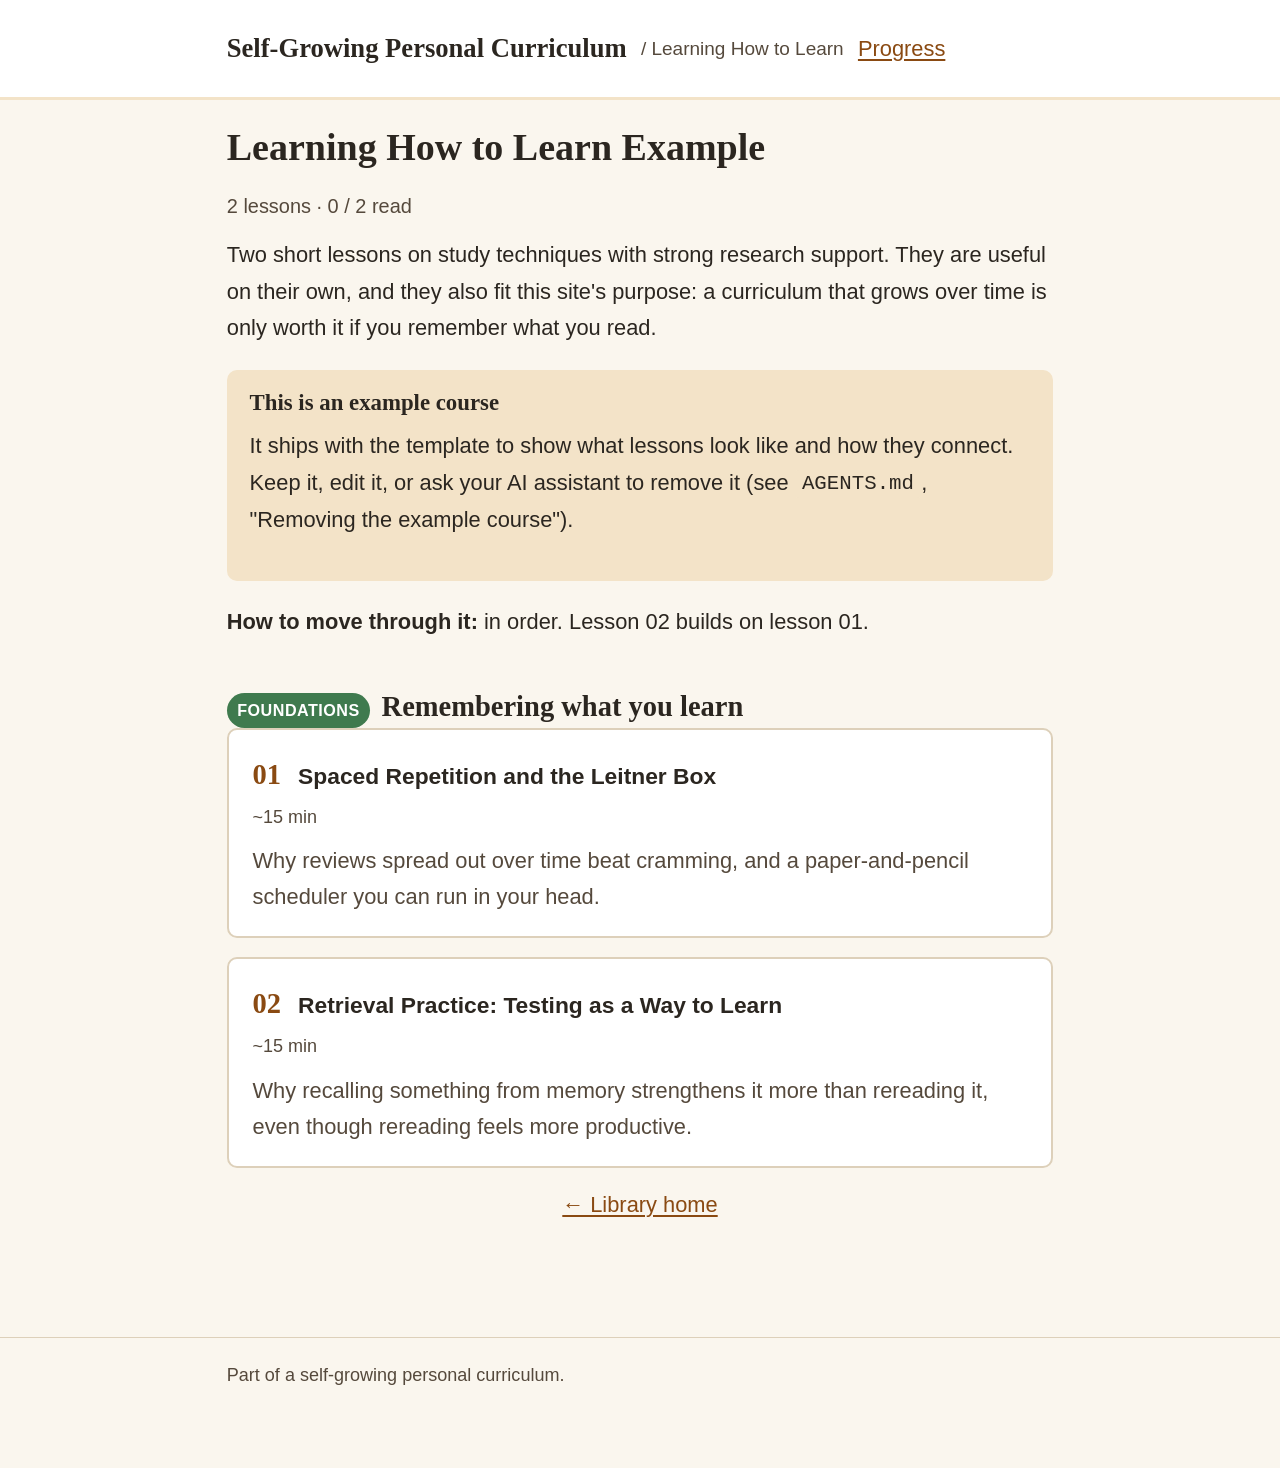
==== courses/example-learning-how-to-learn/index.html @ 4e9d57b3 "Add a small, removable example course Two lessons (spaced repetition, retrieval practice) demonstrat" ====
<!DOCTYPE html>
<html lang="en">
<head>
<meta charset="UTF-8"><meta name="viewport" content="width=device-width, initial-scale=1.0">
<title>Learning How to Learn (Example) — Self-Growing Personal Curriculum</title>
<meta name="description" content="A two-lesson example course that shows the lesson format: spaced repetition and retrieval practice.">
<link rel="stylesheet" href="../../assets/css/style.css">
<script src="../../assets/js/progress.js" defer></script>
</head>
<body>
<header class="site-header"><div class="page"><a class="brand" href="../../index.html"><span class="brand-name">Self-Growing Personal Curriculum</span></a><span class="crumb">/ Learning How to Learn</span><a class="header-link" href="../../progress.html">Progress</a></div></header>
<main class="page">
<h1>Learning How to Learn <span class="example-flag">Example</span></h1>
<p class="course-meta">2 lessons &middot; <span class="progress-count" data-progress-count="example-learning-how-to-learn"></span></p>
<p>Two short lessons on study techniques with strong research support. They are useful on their own, and they also fit this site's purpose: a curriculum that grows over time is only worth it if you remember what you read.</p>
<div class="callout">
<h3>This is an example course</h3>
<p>It ships with the template to show what lessons look like and how they connect. Keep it, edit it, or ask your AI assistant to remove it (see <code>AGENTS.md</code>, "Removing the example course").</p>
</div>
<p><strong>How to move through it:</strong> in order. Lesson 02 builds on lesson 01.</p>

<div class="tier-heading"><span class="tier-badge tier-1">Foundations</span><h2>Remembering what you learn</h2></div>
<ul class="lesson-list">
<li><a class="lesson-card" href="lessons/01.html" data-lesson-id="example-learning-how-to-learn/01">
  <div class="lesson-card-top"><span class="lesson-number">01</span><span class="lesson-title">Spaced Repetition and the Leitner Box</span></div>
  <span class="lesson-duration">~15 min</span>
  <p class="lesson-desc">Why reviews spread out over time beat cramming, and a paper-and-pencil scheduler you can run in your head.</p>
</a></li>
<li><a class="lesson-card" href="lessons/02.html" data-lesson-id="example-learning-how-to-learn/02">
  <div class="lesson-card-top"><span class="lesson-number">02</span><span class="lesson-title">Retrieval Practice: Testing as a Way to Learn</span></div>
  <span class="lesson-duration">~15 min</span>
  <p class="lesson-desc">Why recalling something from memory strengthens it more than rereading it, even though rereading feels more productive.</p>
</a></li>
</ul>
<div class="home-link-row"><a href="../../index.html">&larr; Library home</a></div>
</main>
<footer class="site-footer"><div class="page"><p>Part of a self-growing personal curriculum.</p></div></footer>
</body>
</html>
---- assets/css/style.css ----
/* =========================================================
   SELF-GROWING PERSONAL CURRICULUM — shared stylesheet
   Design goals: readable at arm's length on a cardio-machine
   touchscreen, large touch targets, no external fonts/scripts,
   works with CSS alone (no JS required for layout or nav).
   ========================================================= */

:root {
  --color-bg:        #faf6ee;
  --color-bg-raised: #ffffff;
  --color-text:      #2b2620;
  --color-text-soft: #55493c;
  --color-border:    #ddd0ba;
  --color-accent:    #aa5f1b;   /* warm accessible accent */
  --color-accent-dark: #8a4a12;
  --color-accent-soft: #f3e3c8;
  --color-tier1:     #3f7a4e;   /* green   - quick wins */
  --color-tier2:     #a3661a;   /* amber   - intermediate */
  --color-tier3:     #6b4d99;   /* violet  - deep dives */
  --color-focus:     #1c5fa8;

  --font-body: -apple-system, BlinkMacSystemFont, "Segoe UI", Roboto, "Helvetica Neue", Arial, sans-serif;
  --font-head: Georgia, "Times New Roman", Times, serif;

  --max-width: 46rem;
  --radius: 10px;
}

/* ---------- Reset-ish basics ---------- */
* { box-sizing: border-box; }

html {
  font-size: 112.5%; /* ~18px base, scales up below for readability */
  -webkit-text-size-adjust: 100%;
}

body {
  margin: 0;
  background: var(--color-bg);
  color: var(--color-text);
  font-family: var(--font-body);
  font-size: 1.15rem;
  line-height: 1.65;
  min-height: 100vh;
}

/* Ordinary prose wraps at word boundaries by default, which is what we
   want for table headers like "Position" (breaking those mid-letter, as
   word-break:break-word would, is worse than the problem it solves). Only
   elements likely to carry one long unbroken token — links and inline
   code such as repository paths or function signatures — get permission
   to break mid-word, and only as a last resort. */
/* General safety net: prose can contain an unbroken slash-joined compound
   (e.g. "Undo/Redo/Replay", "KernelExplainer/Explainer") with no ordinary
   space to wrap at, which would otherwise be clipped by overflow-x:hidden
   on a narrow screen. Table cells are deliberately excluded and reset back
   to normal breaking just below: a wide table already scrolls within its
   own .table-scroll box, and breaking a short header word like "Position"
   mid-letter to avoid that scroll would look far worse than the problem
   it solves. */
p, li, span, a, code, dt, dd, figcaption {
  overflow-wrap: break-word;
  word-break: break-word;
}
.diagram-table th, .diagram-table td,
table.data-table th, table.data-table td {
  overflow-wrap: normal;
  word-break: normal;
}

img { max-width: 100%; display: block; }

h1, h2, h3, h4 {
  font-family: var(--font-head);
  color: var(--color-text);
  line-height: 1.25;
  margin-top: 1.6em;
  margin-bottom: 0.5em;
  /* A lesson title can contain a slash-joined compound ("Undo/Redo/Replay")
     that a narrow screen has no ordinary space to wrap at. */
  overflow-wrap: break-word;
  word-break: break-word;
}

h1 { font-size: 2rem; margin-top: 0; }
h2 { font-size: 1.5rem; }
h3 { font-size: 1.2rem; }

p, ul, ol { margin: 0 0 1.1em 0; }
ul, ol { padding-left: 1.4em; }

a {
  color: var(--color-accent-dark);
  text-decoration: underline;
  text-underline-offset: 0.15em;
}
a:hover { color: var(--color-accent); }

a:focus-visible,
button:focus-visible,
summary:focus-visible {
  outline: 3px solid var(--color-focus);
  outline-offset: 2px;
  border-radius: 4px;
}

code, pre {
  font-family: "SFMono-Regular", Consolas, "Liberation Mono", Menlo, monospace;
  font-size: 0.95em;
}

code {
  background: var(--color-accent-soft);
  padding: 0.1em 0.35em;
  border-radius: 4px;
}

pre {
  background: #2b2620;
  color: #f3ead9;
  padding: 1em 1.1em;
  border-radius: var(--radius);
  overflow-x: auto;
  line-height: 1.5;
}
pre code { background: none; padding: 0; color: inherit; }

hr {
  border: none;
  border-top: 1px solid var(--color-border);
  margin: 2em 0;
}

/* ---------- Layout shell ---------- */
.page {
  max-width: var(--max-width);
  margin: 0 auto;
  padding: 1.25rem 1.25rem 3rem;
}

.site-header {
  border-bottom: 3px solid var(--color-accent-soft);
  background: var(--color-bg-raised);
}

.site-header .page {
  padding-top: 1.4rem;
  padding-bottom: 1.4rem;
  display: flex;
  align-items: center;
  gap: 0.75rem;
  flex-wrap: wrap;
}

.brand {
  display: flex;
  align-items: center;
  gap: 0.6rem;
  text-decoration: none;
  color: var(--color-text);
}

.brand:hover { color: var(--color-accent-dark); }

.brand svg { width: 2rem; height: 2rem; flex-shrink: 0; }

.brand-name {
  font-family: var(--font-head);
  font-size: 1.4rem;
  font-weight: bold;
}

.crumb {
  font-size: 1rem;
  color: var(--color-text-soft);
}

.site-footer {
  border-top: 1px solid var(--color-border);
  margin-top: 3rem;
  color: var(--color-text-soft);
  font-size: 0.95rem;
}

/* ---------- Home hero ---------- */
.home-hero {
  text-align: center;
  padding: 1.5rem 0 1rem;
}

.home-hero svg { width: 4.5rem; height: 4.5rem; margin: 0 auto 0.75rem; }

.home-hero h1 { font-size: 2.4rem; }

.home-subtitle {
  font-size: 1.25rem;
  color: var(--color-text-soft);
  max-width: 34rem;
  margin: 0 auto 1rem;
}

/* ---------- Course card (home page) ---------- */
.course-card {
  display: block;
  background: var(--color-bg-raised);
  border: 2px solid var(--color-border);
  border-radius: var(--radius);
  padding: 1.5rem;
  margin: 1.5rem 0;
  text-decoration: none;
  color: var(--color-text);
  min-height: 44px;
}

.course-card:hover,
.course-card:focus-visible {
  border-color: var(--color-accent);
}

.course-card h2 {
  margin-top: 0;
  font-size: 1.6rem;
}

.course-meta {
  color: var(--color-text-soft);
  font-size: 1.05rem;
  margin-bottom: 0.75rem;
}

.course-path {
  font-size: 1.05rem;
  color: var(--color-text-soft);
}

.course-card .btn { margin-top: 1rem; }

/* ---------- Section heading for tiers ---------- */
.tier-heading {
  display: flex;
  align-items: baseline;
  gap: 0.6rem;
  margin-top: 2.2rem;
  padding-top: 0.4rem;
}

.tier-heading h2 { margin: 0; }

.tier-badge {
  display: inline-block;
  font-family: var(--font-body);
  font-size: 0.85rem;
  font-weight: 700;
  letter-spacing: 0.03em;
  text-transform: uppercase;
  padding: 0.25em 0.65em;
  border-radius: 999px;
  color: #fff;
  white-space: nowrap;
}

.tier-badge.tier-1 { background: var(--color-tier1); }
.tier-badge.tier-2 { background: var(--color-tier2); }
.tier-badge.tier-3 { background: var(--color-tier3); }

.tier-intro {
  color: var(--color-text-soft);
  margin-top: -0.4rem;
}

/* ---------- Lesson list card (course index) ---------- */
.lesson-list {
  list-style: none;
  margin: 0 0 1rem 0;
  padding: 0;
}

.lesson-card {
  display: block;
  background: var(--color-bg-raised);
  border: 2px solid var(--color-border);
  border-radius: var(--radius);
  padding: 1.1rem 1.25rem;
  margin-bottom: 1rem;
  text-decoration: none;
  color: var(--color-text);
}

.lesson-card:hover,
.lesson-card:focus-visible {
  border-color: var(--color-accent);
}

.lesson-card-top {
  display: flex;
  align-items: baseline;
  gap: 0.75rem;
  flex-wrap: wrap;
}

.lesson-number {
  font-family: var(--font-head);
  font-weight: bold;
  font-size: 1.5rem;
  color: var(--color-accent-dark);
  min-width: 2.2ch;
}

.lesson-title {
  font-size: 1.2rem;
  font-weight: 600;
  flex: 1 1 12rem;
}

.lesson-duration {
  font-size: 0.95rem;
  color: var(--color-text-soft);
  white-space: nowrap;
}

.lesson-desc {
  margin: 0.5rem 0 0;
  color: var(--color-text-soft);
}

/* ---------- Lesson page header ---------- */
.lesson-header {
  border-bottom: 2px solid var(--color-accent-soft);
  padding-bottom: 1rem;
  margin-bottom: 1.5rem;
}

.lesson-header .lesson-number {
  font-size: 2.2rem;
}

.lesson-header h1 {
  margin-top: 0.2rem;
  margin-bottom: 0.4rem;
}

.lesson-tagline {
  font-size: 1.15rem;
  color: var(--color-text-soft);
  font-style: italic;
  margin-bottom: 0;
}

.lesson-meta-row {
  display: flex;
  gap: 0.6rem;
  flex-wrap: wrap;
  align-items: center;
  margin-top: 0.7rem;
}

.duration-badge {
  display: inline-block;
  font-size: 0.95rem;
  color: var(--color-text-soft);
  border: 1px solid var(--color-border);
  border-radius: 999px;
  padding: 0.2em 0.75em;
  max-width: 100%;
  /* The source-citation badge carries a slash-joined repo name
     (e.g. "PathOfBuildingCommunity/PathOfBuilding") with no ordinary
     space to break at, which a narrow screen otherwise can't wrap. */
  overflow-wrap: break-word;
  word-break: break-word;
}

/* ---------- Lesson body sections ---------- */
.lesson-section {
  margin: 2rem 0;
}

.lesson-section > h2 {
  border-left: 5px solid var(--color-accent);
  padding-left: 0.6rem;
}

.callout {
  background: var(--color-accent-soft);
  border-radius: var(--radius);
  padding: 1rem 1.2rem;
  margin: 1.2rem 0;
}

.callout h3 { margin-top: 0; }

/* ---------- Simple diagram / state-table helpers ---------- */
/* .table-scroll wraps each table so a wide one (many columns) scrolls
   horizontally within its own small box on a narrow screen, instead of
   either forcing the whole page to scroll sideways or being clipped by
   html/body's page-level overflow-x:hidden below. The <table> itself keeps
   its normal display:table so header and body columns stay aligned. */
.table-scroll {
  overflow-x: auto;
  -webkit-overflow-scrolling: touch;
  max-width: 100%;
  margin: 1.2rem 0;
}
.diagram-table,
table.data-table {
  border-collapse: collapse;
  margin: 0;
  font-size: 1rem;
}

.diagram-table caption,
table.data-table caption {
  text-align: left;
  color: var(--color-text-soft);
  margin-bottom: 0.5rem;
  font-size: 0.95rem;
}

.diagram-table th, .diagram-table td,
table.data-table th, table.data-table td {
  border: 1px solid var(--color-border);
  padding: 0.55rem 0.7rem;
  text-align: left;
  vertical-align: top;
}

.diagram-table th, table.data-table th {
  background: var(--color-accent-soft);
}

.state-flow {
  display: flex;
  flex-wrap: wrap;
  gap: 0.5rem;
  align-items: center;
  margin: 1.2rem 0;
}

.state-chip {
  display: inline-block;
  border: 2px solid var(--color-border);
  border-radius: 999px;
  padding: 0.4em 0.9em;
  background: var(--color-bg-raised);
  font-weight: 600;
}

.state-chip.is-current { border-color: var(--color-accent); color: var(--color-accent-dark); }

.state-arrow { font-size: 1.3rem; color: var(--color-text-soft); }

/* ---------- Exercise / reveal ---------- */
.exercise {
  border: 2px dashed var(--color-border);
  border-radius: var(--radius);
  padding: 1.1rem 1.25rem;
  margin: 1.2rem 0;
  background: var(--color-bg-raised);
}

.exercise h3 { margin-top: 0; }

details {
  margin-top: 0.9rem;
  border-top: 1px solid var(--color-border);
  padding-top: 0.8rem;
}

summary {
  cursor: pointer;
  font-weight: 700;
  color: var(--color-accent-dark);
  padding: 0.4rem 0.2rem;
  min-height: 44px;
  display: list-item;
}

details[open] summary { margin-bottom: 0.6rem; }

/* ---------- Takeaways ---------- */
.takeaways {
  background: var(--color-bg-raised);
  border: 2px solid var(--color-border);
  border-radius: var(--radius);
  padding: 1.1rem 1.25rem;
}

.takeaways h2 { margin-top: 0; }
.takeaways ul { margin-bottom: 0; }
.takeaways li { margin-bottom: 0.5em; }

/* ---------- Navigation buttons ---------- */
.btn {
  display: inline-block;
  min-height: 56px;
  min-width: 44px;
  padding: 0.9rem 1.3rem;
  border-radius: var(--radius);
  border: 2px solid var(--color-accent);
  background: var(--color-accent);
  color: #fff !important;
  text-decoration: none !important;
  font-weight: 700;
  font-size: 1.05rem;
  text-align: center;
  line-height: 1.3;
}

.btn:hover, .btn:focus-visible { background: var(--color-accent-dark); border-color: var(--color-accent-dark); }

.btn-secondary {
  background: var(--color-bg-raised);
  color: var(--color-accent-dark) !important;
}

.btn-secondary:hover, .btn-secondary:focus-visible {
  background: var(--color-accent-soft);
}

.btn-disabled {
  background: var(--color-bg-raised);
  border-color: var(--color-border);
  color: var(--color-text-soft) !important;
  cursor: default;
}

.lesson-nav {
  display: grid;
  grid-template-columns: 1fr 1fr;
  gap: 0.75rem;
  margin: 2rem 0 1rem;
}

.lesson-nav .btn { width: 100%; }

.lesson-nav-index {
  grid-column: 1 / -1;
}

.home-link-row {
  text-align: center;
  margin-top: 0.5rem;
}

/* ---------- Responsive ---------- */
@media (min-width: 700px) {
  html { font-size: 118.75%; } /* ~19px */
  .home-hero h1 { font-size: 2.8rem; }
}

@media (max-width: 480px) {
  .lesson-nav { grid-template-columns: 1fr; }
  .lesson-header .lesson-number { font-size: 1.8rem; }
  .home-hero h1 { font-size: 2rem; }
}

/* No horizontal scroll anywhere */
html, body { max-width: 100%; overflow-x: hidden; }
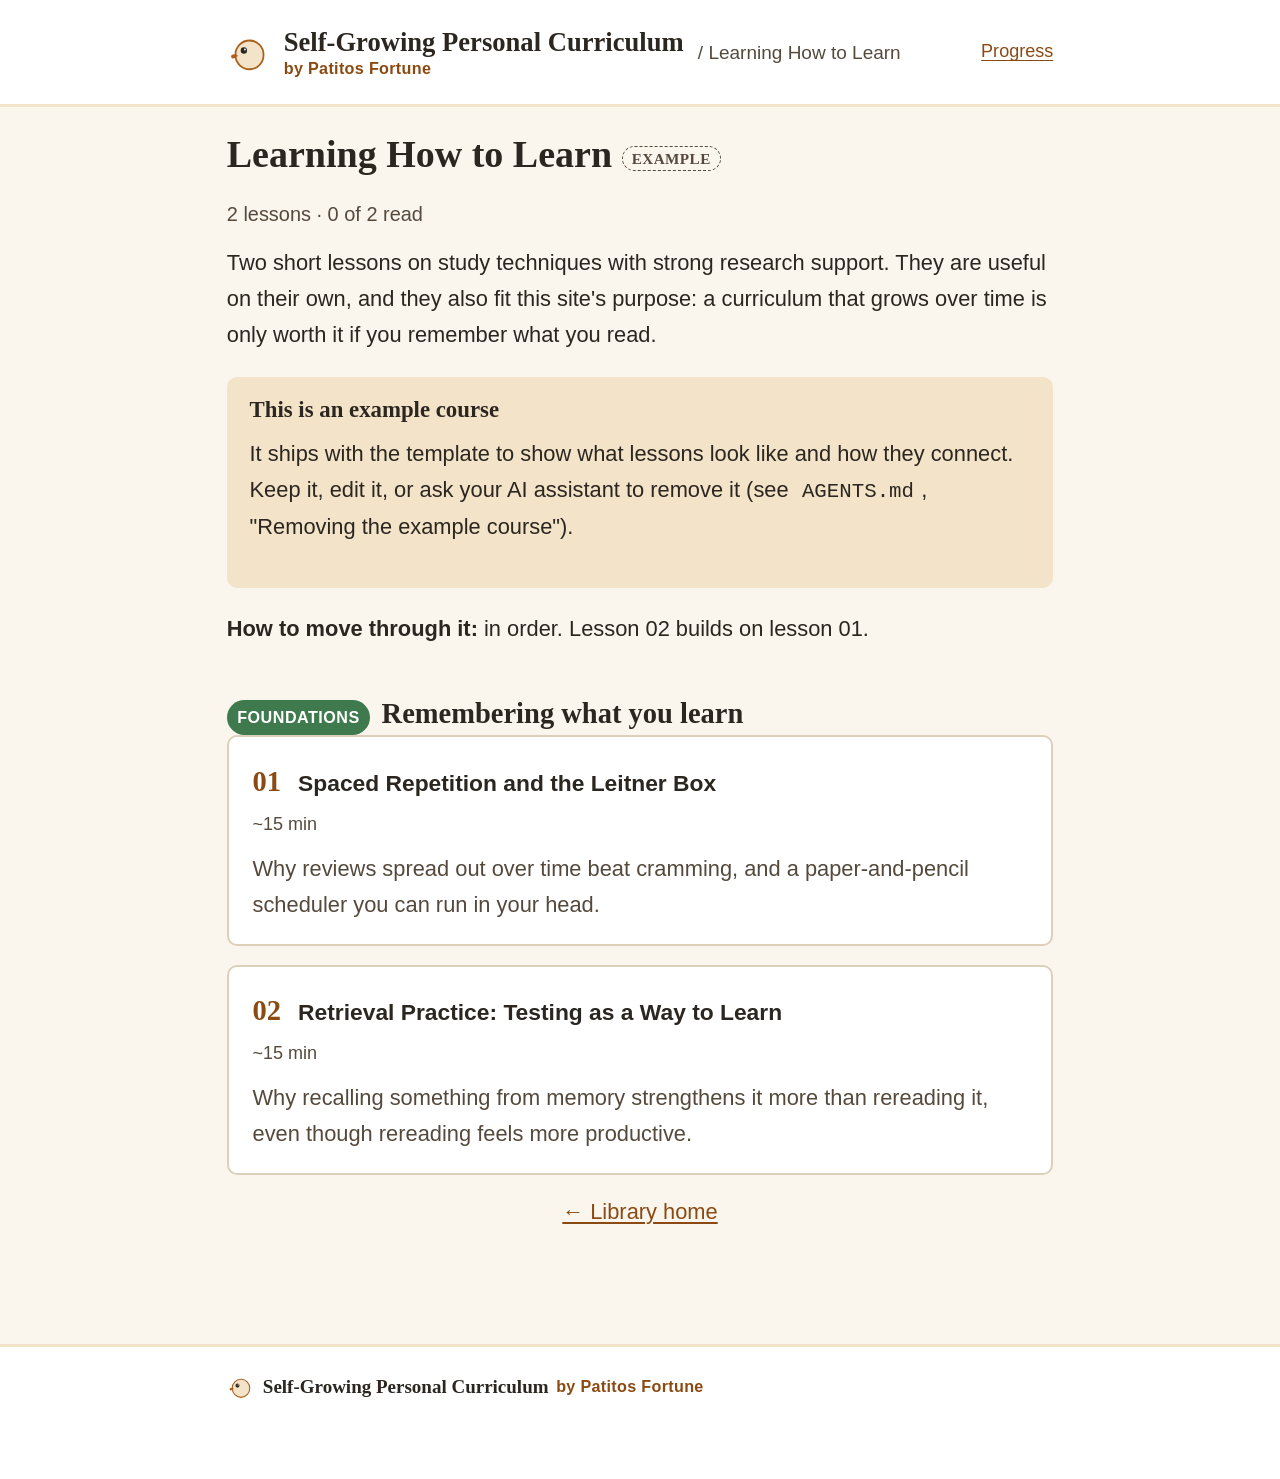
==== commit 95c9f5a2: "Restore a Patitos Fortune default theme, kept fully replaceable The shipped presentation is now inte" ====
--- a/courses/example-learning-how-to-learn/index.html
+++ b/courses/example-learning-how-to-learn/index.html
@@ -4,11 +4,12 @@
 <meta charset="UTF-8"><meta name="viewport" content="width=device-width, initial-scale=1.0">
 <title>Learning How to Learn (Example) — Self-Growing Personal Curriculum</title>
 <meta name="description" content="A two-lesson example course that shows the lesson format: spaced repetition and retrieval practice.">
+<link rel="icon" href="../../assets/brand/logo.svg" type="image/svg+xml">
 <link rel="stylesheet" href="../../assets/css/style.css">
 <script src="../../assets/js/progress.js" defer></script>
 </head>
 <body>
-<header class="site-header"><div class="page"><a class="brand" href="../../index.html"><span class="brand-name">Self-Growing Personal Curriculum</span></a><span class="crumb">/ Learning How to Learn</span><a class="header-link" href="../../progress.html">Progress</a></div></header>
+<header class="site-header"><div class="page"><a class="brand" href="../../index.html"><img class="brand-logo" src="../../assets/brand/logo.svg" alt="" width="40" height="40"><span class="brand-text"><span class="brand-name">Self-Growing Personal Curriculum</span><span class="brand-byline">by Patitos Fortune</span></span></a><span class="crumb">/ Learning How to Learn</span><a class="header-link" href="../../progress.html">Progress</a></div></header>
 <main class="page">
 <h1>Learning How to Learn <span class="example-flag">Example</span></h1>
 <p class="course-meta">2 lessons &middot; <span class="progress-count" data-progress-count="example-learning-how-to-learn"></span></p>
@@ -34,6 +35,6 @@
 </ul>
 <div class="home-link-row"><a href="../../index.html">&larr; Library home</a></div>
 </main>
-<footer class="site-footer"><div class="page"><p>Part of a self-growing personal curriculum.</p></div></footer>
+<footer class="site-footer"><div class="page"><p class="brand-footer"><img class="brand-footer-logo" src="../../assets/brand/logo.svg" alt="" width="24" height="24"><span class="brand-name">Self-Growing Personal Curriculum</span> <span class="brand-byline">by Patitos Fortune</span></p></div></footer>
 </body>
 </html>
--- a/assets/css/style.css
+++ b/assets/css/style.css
@@ -1,11 +1,13 @@
 /* =========================================================
    SELF-GROWING PERSONAL CURRICULUM — shared stylesheet
-   Design goals: readable at arm's length on a cardio-machine
-   touchscreen, large touch targets, no external fonts/scripts,
-   works with CSS alone (no JS required for layout or nav).
+   Design goals: comfortable reading on a phone, large touch
+   targets, no external fonts or CDNs, and layout/navigation that
+   work without JavaScript (JS only adds progress tracking).
    ========================================================= */
 
 :root {
+  /* ---- Brand theme (default: Patitos Fortune). Change these to rebrand.
+     See docs/customizing.md. Keep text/accent contrast at WCAG AA (4.5:1). ---- */
   --color-bg:        #faf6ee;
   --color-bg-raised: #ffffff;
   --color-text:      #2b2620;
@@ -14,10 +16,12 @@
   --color-accent:    #aa5f1b;   /* warm accessible accent */
   --color-accent-dark: #8a4a12;
   --color-accent-soft: #f3e3c8;
-  --color-tier1:     #3f7a4e;   /* green   - quick wins */
+  --color-tier1:     #3f7a4e;   /* green   - foundations */
   --color-tier2:     #a3661a;   /* amber   - intermediate */
-  --color-tier3:     #6b4d99;   /* violet  - deep dives */
+  --color-tier3:     #6b4d99;   /* violet  - deep dive */
   --color-focus:     #1c5fa8;
+  --color-done:      #2f6b3e;   /* read / completed */
+  --color-done-soft: #e3f0e5;
 
   --font-body: -apple-system, BlinkMacSystemFont, "Segoe UI", Roboto, "Helvetica Neue", Arial, sans-serif;
   --font-head: Georgia, "Times New Roman", Times, serif;
@@ -162,7 +166,16 @@
 
 .brand:hover { color: var(--color-accent-dark); }
 
-.brand svg { width: 2rem; height: 2rem; flex-shrink: 0; }
+.brand-logo { width: 2.4rem; height: 2.4rem; flex-shrink: 0; }
+.brand-text { display: flex; flex-direction: column; line-height: 1.2; }
+.brand-byline {
+  font-family: var(--font-body);
+  font-size: 0.85rem;
+  font-weight: 600;
+  color: var(--color-accent-dark);
+  letter-spacing: 0.02em;
+}
+.brand-byline:empty, .hero-byline:has(.brand-byline:empty) { display: none; }
 
 .brand-name {
   font-family: var(--font-head);
@@ -176,11 +189,23 @@
 }
 
 .site-footer {
-  border-top: 1px solid var(--color-border);
+  border-top: 3px solid var(--color-accent-soft);
+  background: var(--color-bg-raised);
   margin-top: 3rem;
   color: var(--color-text-soft);
   font-size: 0.95rem;
 }
+
+.brand-footer {
+  display: flex;
+  align-items: center;
+  flex-wrap: wrap;
+  gap: 0.4rem;
+  font-weight: 600;
+  color: var(--color-text);
+}
+.brand-footer .brand-name { font-size: 1rem; }
+.brand-footer-logo { width: 1.5rem; height: 1.5rem; }
 
 /* ---------- Home hero ---------- */
 .home-hero {
@@ -188,7 +213,20 @@
   padding: 1.5rem 0 1rem;
 }
 
-.home-hero svg { width: 4.5rem; height: 4.5rem; margin: 0 auto 0.75rem; }
+.hero-logo { width: 5.5rem; height: 5.5rem; margin: 0 auto 0.5rem; }
+.home-hero h1 { margin-bottom: 0.3rem; }
+.home-hero h1 .brand-name { font-size: inherit; }
+.hero-byline { margin: 0 0 1rem; }
+.hero-byline .brand-byline {
+  display: inline-block;
+  font-size: 0.9rem;
+  text-transform: uppercase;
+  letter-spacing: 0.08em;
+  border: 1px solid var(--color-accent);
+  border-radius: 999px;
+  padding: 0.15em 0.8em;
+  background: var(--color-bg-raised);
+}
 
 .home-hero h1 { font-size: 2.4rem; }
 
@@ -354,7 +392,8 @@
   margin-top: 0.7rem;
 }
 
-.duration-badge {
+.duration-badge,
+.source-badge {
   display: inline-block;
   font-size: 0.95rem;
   color: var(--color-text-soft);
@@ -362,9 +401,8 @@
   border-radius: 999px;
   padding: 0.2em 0.75em;
   max-width: 100%;
-  /* The source-citation badge carries a slash-joined repo name
-     (e.g. "PathOfBuildingCommunity/PathOfBuilding") with no ordinary
-     space to break at, which a narrow screen otherwise can't wrap. */
+  /* A source badge may carry a long unbroken token such as a
+     slash-joined repository name; let it wrap on narrow screens. */
   overflow-wrap: break-word;
   word-break: break-word;
 }
@@ -553,5 +591,51 @@
   .home-hero h1 { font-size: 2rem; }
 }
 
+/* ---------- Reading progress (assets/js/progress.js) ---------- */
+.progress-row { margin: 2rem 0 1rem; }
+.progress-row .btn { width: 100%; }
+.btn[aria-pressed="true"] {
+  background: var(--color-done-soft);
+  border-color: var(--color-done);
+  color: var(--color-done) !important;
+}
+.lesson-card.is-complete { border-color: var(--color-done); }
+.lesson-card.is-complete .lesson-number::after,
+.course-card.is-complete h2::after {
+  content: " \2713";
+  color: var(--color-done);
+}
+.progress-count:empty { display: none; }
+.progress-note {
+  font-size: 0.95rem;
+  color: var(--color-text-soft);
+}
+.button-row {
+  display: flex;
+  flex-wrap: wrap;
+  gap: 0.75rem;
+  margin: 1rem 0;
+}
+.button-row .btn, .button-row label.btn { flex: 1 1 12rem; cursor: pointer; }
+label.btn:focus-within { outline: 3px solid var(--color-focus); outline-offset: 2px; }
+.visually-hidden {
+  position: absolute; width: 1px; height: 1px; overflow: hidden;
+  clip: rect(0 0 0 0); white-space: nowrap;
+}
+.status-message { min-height: 1.6em; font-weight: 600; }
+.header-link { margin-left: auto; font-size: 0.95rem; }
+.example-flag {
+  display: inline-block;
+  font-size: 0.8rem;
+  font-weight: 700;
+  text-transform: uppercase;
+  letter-spacing: 0.03em;
+  border: 1px dashed var(--color-text-soft);
+  color: var(--color-text-soft);
+  border-radius: 999px;
+  padding: 0.1em 0.6em;
+  vertical-align: middle;
+}
+
 /* No horizontal scroll anywhere */
 html, body { max-width: 100%; overflow-x: hidden; }
